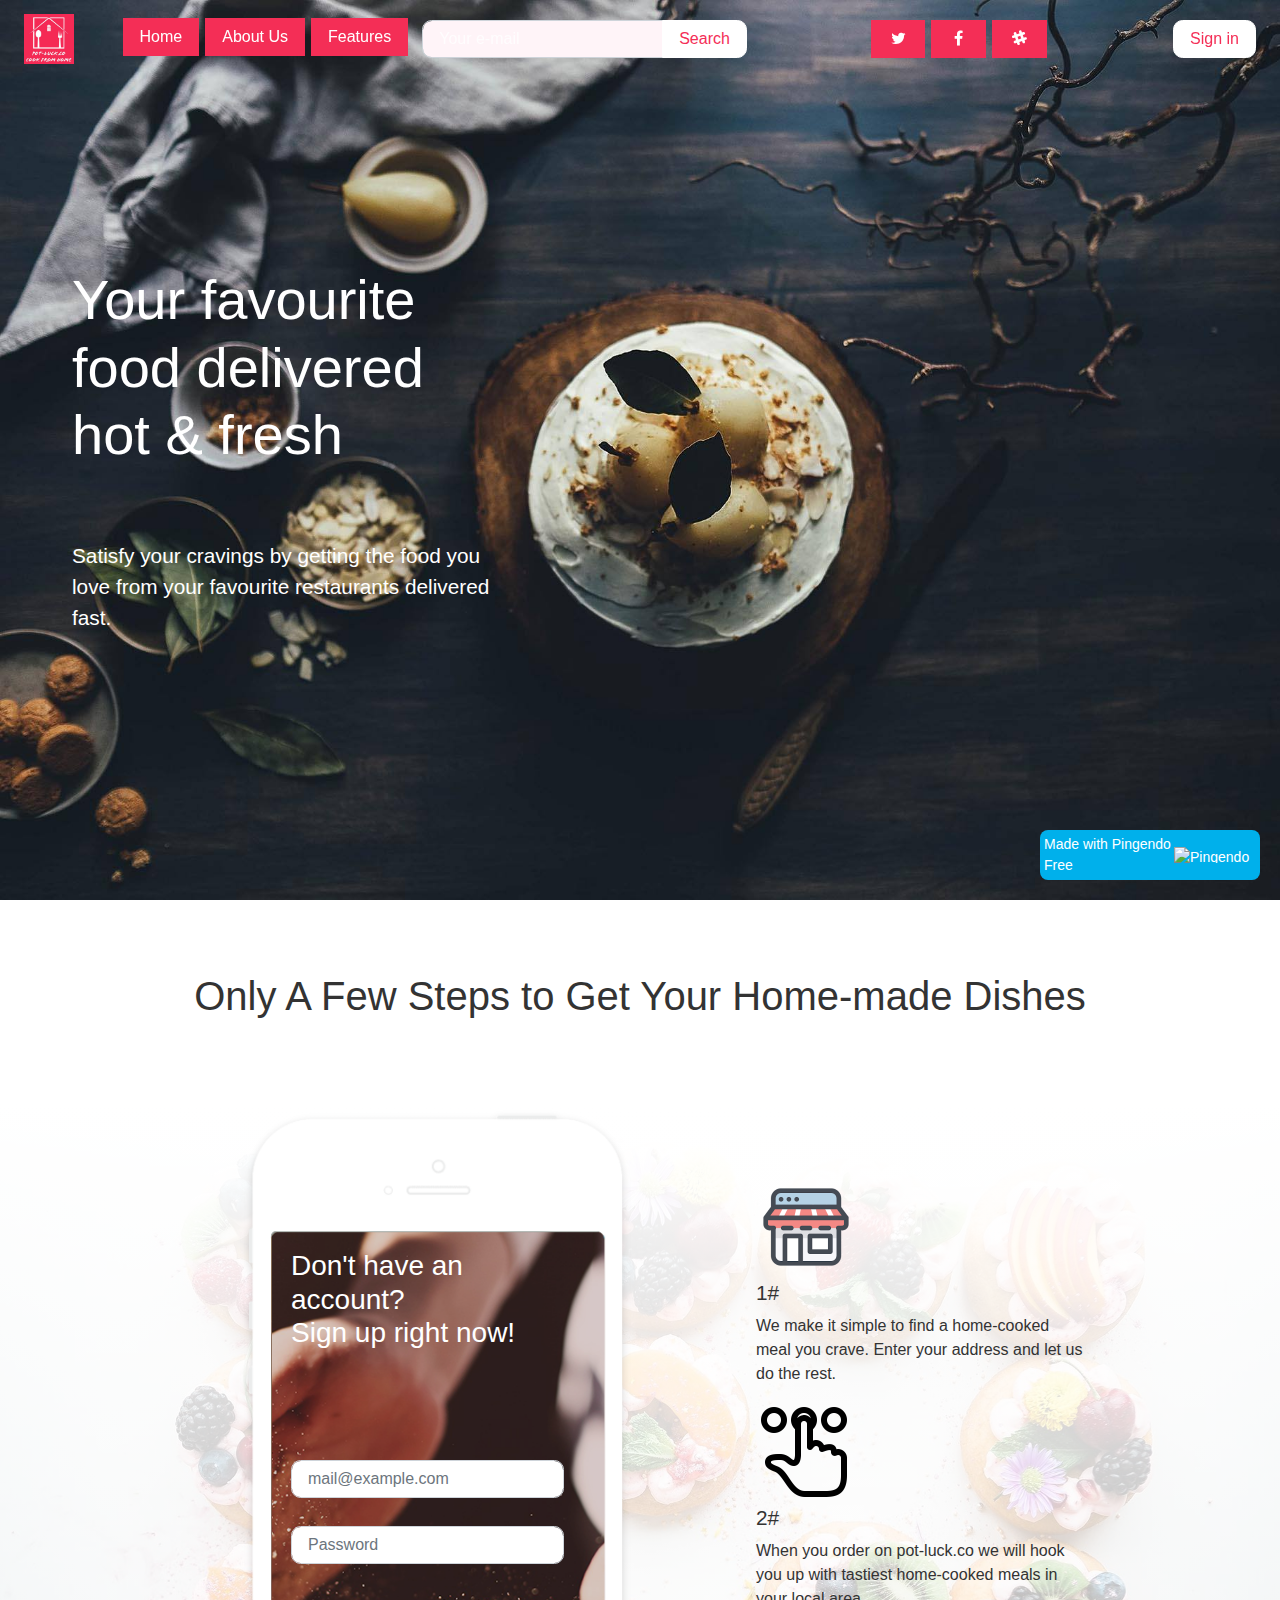
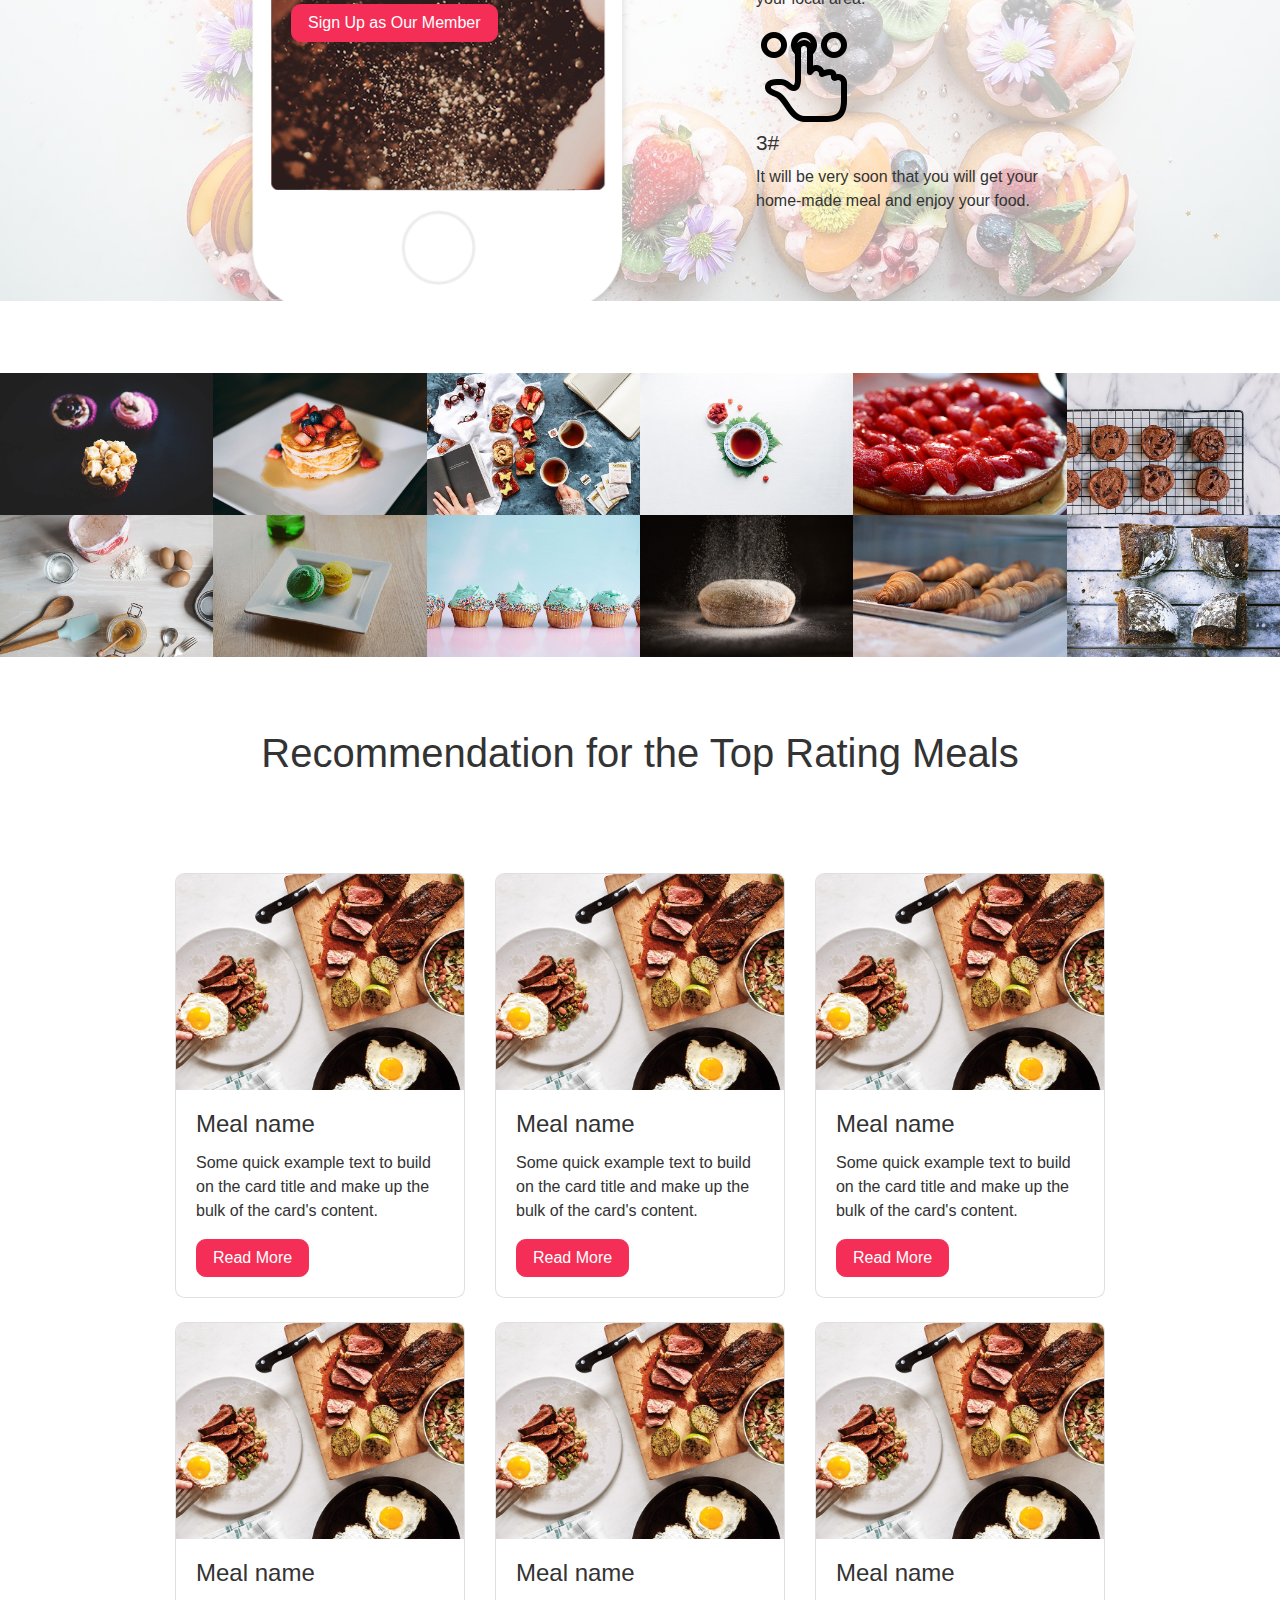
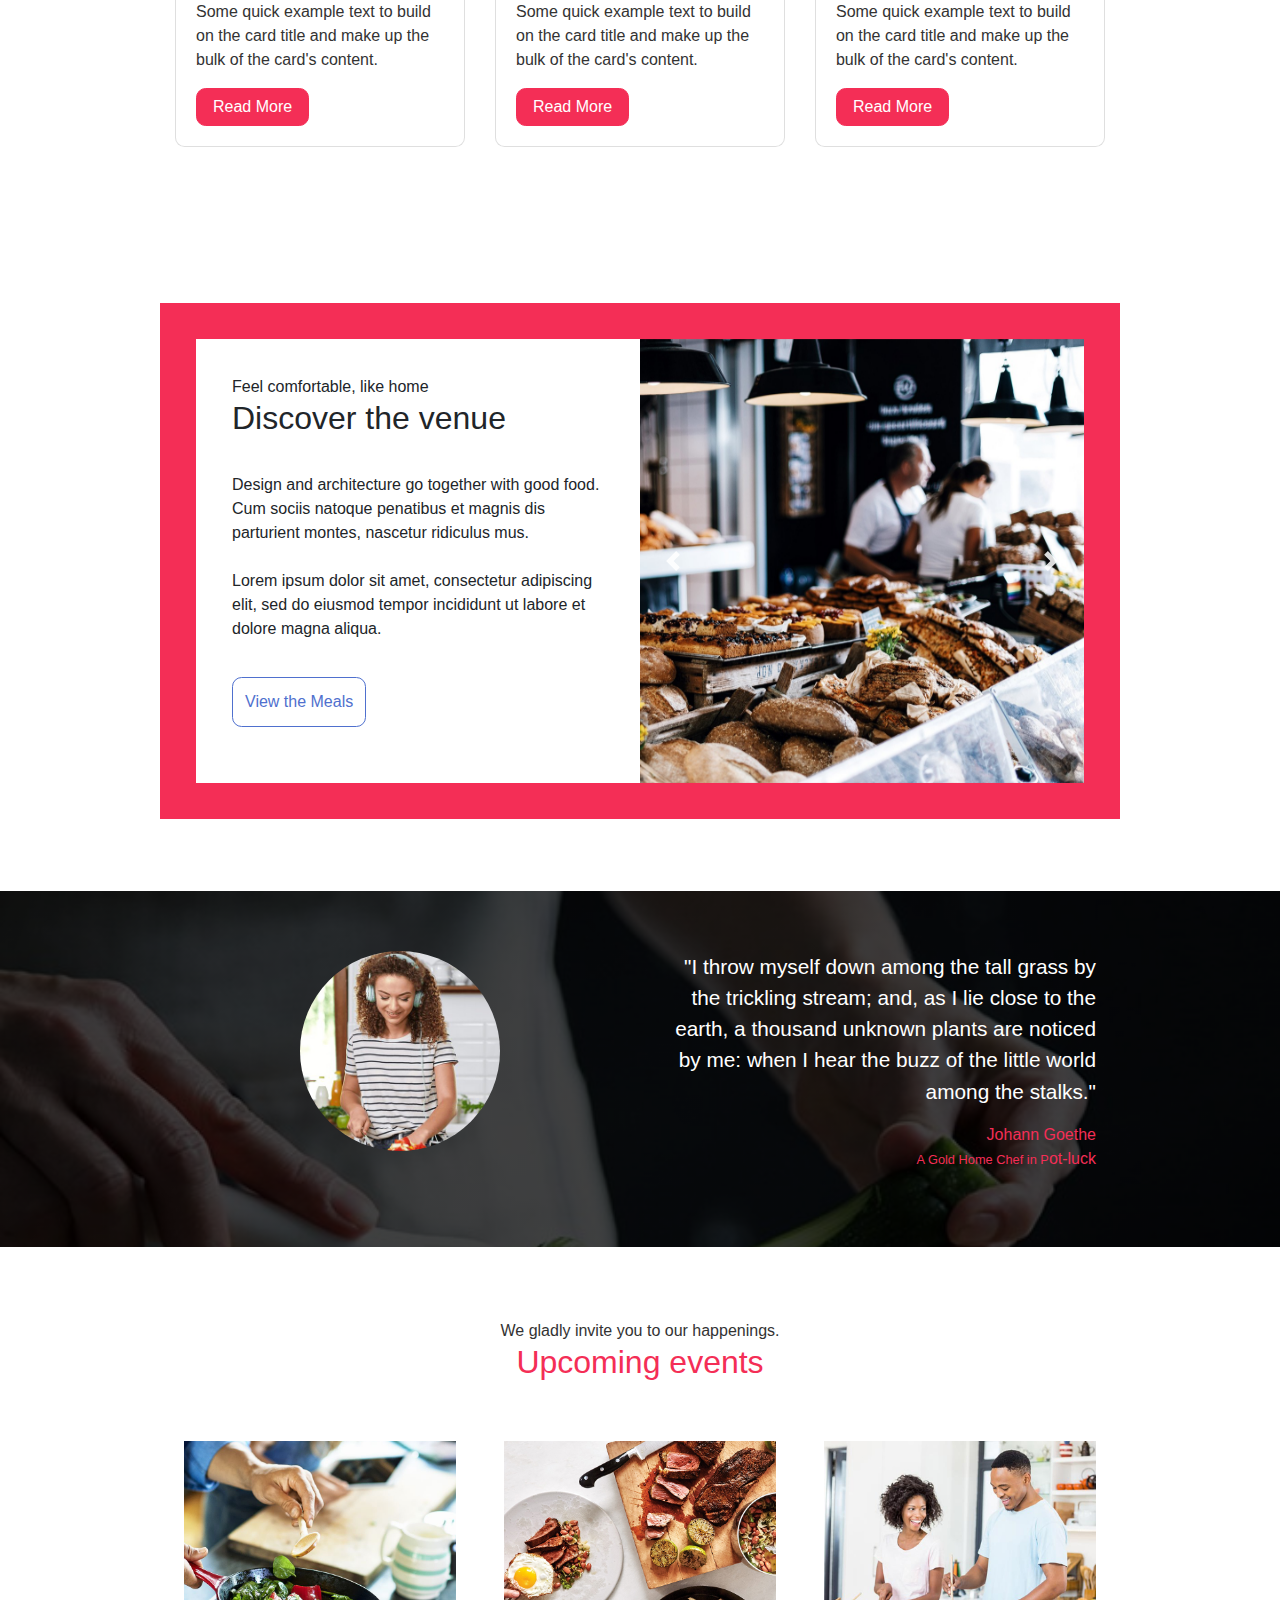
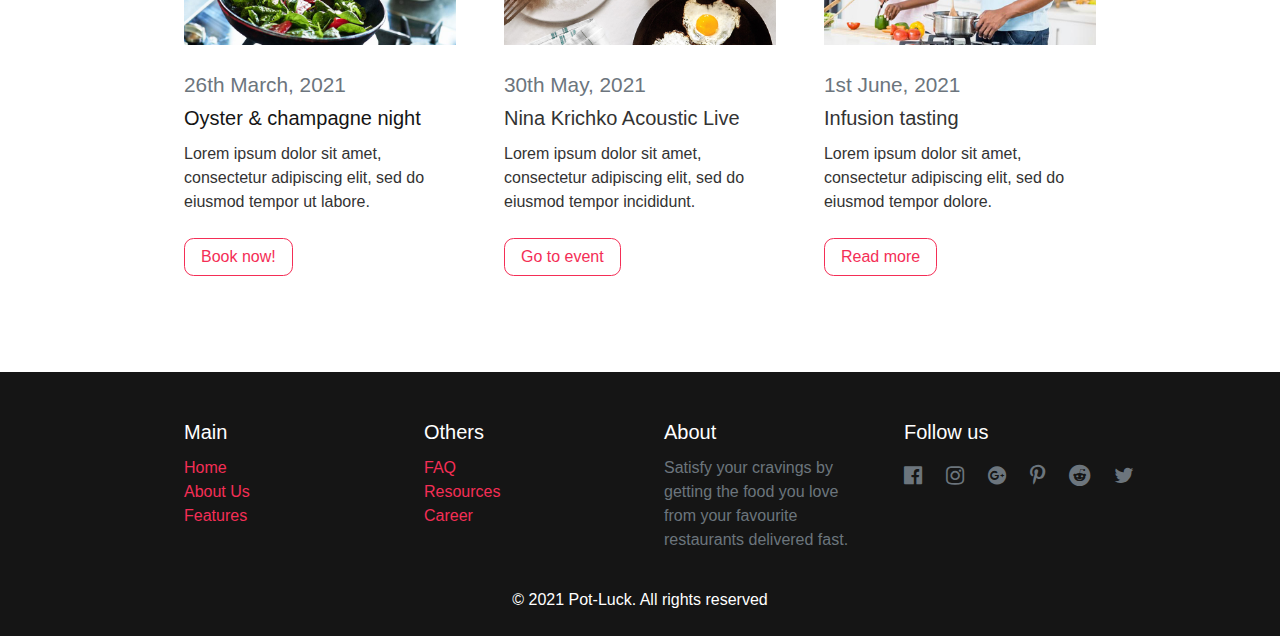
==== index.html @ f2444b2b "files added" ====
<!DOCTYPE html>
<html>

<head>
  <meta charset="utf-8">
  <meta name="viewport" content="width=device-width, initial-scale=1">
  <!-- PAGE settings -->
  <link rel="icon" href="https://templates.pingendo.com/assets/Pingendo_favicon.ico">
  <title>Restaurant Flat - Pingendo template</title>
  <meta name="description" content="Free Bootstrap 4 Pingendo Flat template for restaurant and food">
  <meta name="keywords" content="Pingendo restaurant food flat free template bootstrap 4">
  <!-- CSS dependencies -->
  <link rel="stylesheet" href="https://cdnjs.cloudflare.com/ajax/libs/font-awesome/4.7.0/css/font-awesome.min.css" type="text/css">
  <link rel="stylesheet" href="flat.css" type="text/css">
  <!-- Script: Make my navbar transparent when the document is scrolled to top -->
  <script src="js/navbar-ontop.js"></script>
  <!-- Script: Animated entrance -->
  <script src="js/animate-in.js"></script>
</head>

<body>
  <!-- Navbar -->
  <nav class="navbar navbar-expand-md bg-primary navbar-light fixed-top" style=""><img src="assets/images/logo.jpg" width="50" height="50" class="d-inline-block align-top" alt="">
    <div class="container"> <button class="navbar-toggler navbar-toggler-right border-0" type="button" data-toggle="collapse" data-target="#navbar13" style="">
        <span class="navbar-toggler-icon"></span>
      </button>
      <div class="collapse navbar-collapse" id="navbar13">
        <ul class="navbar-nav w-100">
          <li class="nav-item active"> <a class="btn btn-primary rounded-0 mr-1 mt-1" href="/index.html">Home <span class="sr-only">(current)</span></a> </li>
          <li class="nav-item"> <a class="btn btn-primary rounded-0 mr-1 mt-1" href="/about.html">About Us</a> </li>
          <li class="nav-item"> <a class="btn btn-primary rounded-0 mr-1 mt-1">Features</a> </li>
          <li class="nav-item"><a class="nav-link" href="#">
              <div class="input-group">
                <input type="text" class="form-control bg-info" placeholder="Your e-mail">
                <div class="input-group-append"><button class="btn btn-light text-primary" type="button">Search</button></div>
              </div>
            </a></li>
        </ul>
        <ul class="navbar-nav">
          <li class="nav-item"> <a class="btn btn-primary rounded-0 mr-1" href="#">
              <i class="fa fa-twitter fa-fw"></i>
            </a> </li>
          <li class="nav-item"> <a class="btn btn-primary rounded-0 mr-1" href="#">
              <i class="fa fa-facebook fa-fw"></i>
            </a> </li>
          <li class="nav-item"> <a class="btn btn-primary rounded-0 mr-1" href="#">
              <i class="fa fa-slack fa-fw"></i>
            </a> </li>
        </ul>
      </div>
    </div><a class="btn btn-default navbar-btn btn-light text-primary ml-5 shadow" style="">Sign in</a>
  </nav>
  <div class="align-items-center d-flex photo-overlay py-5 cover" style="	background-image: url(&quot;assets/restaurant/cover_dark.jpg&quot;);	background-position: top left;	background-size: cover;	background-repeat: repeat;">
    <div class="row justify-content-center">
      <div class="col-lg-12 align-self-center text-lg-left text-center" style="">
        <h1 class="display-4 text-light mt-0 mb-4 m-5">Your favourite food delivered hot &amp; fresh</h1>
        <p class="lead text-light m-5 mb-5">Satisfy your cravings by getting the food you love from your favourite restaurants delivered fast.</p>
      </div>
    </div>
    <div class="container m-3">
      <div class="row">
        <div class="col-md-12">
          <div class="embed-responsive embed-responsive-16by9">
            <iframe src="https://www.youtube.com/embed/sv3TXMSv6Lw?controls=0" allowfullscreen="" class="embed-responsive-item"></iframe>
          </div>
        </div>
      </div>
    </div>
  </div>
  <!-- Cover -->
  <!-- Intro -->
  <!-- Gallery -->
  <!-- Menu -->
  <!-- Carousel venue -->
  <!-- Events -->
  <!-- Book section -->
  <!-- Footer -->
  <!-- JavaScript dependencies -->
  <div class="">
    <div class="container">
      <div class="row">
        <div class="col-md-12">
          <h1 class="mt-5 text-center">Only A Few Steps to Get Your Home-made Dishes</h1>
        </div>
      </div>
    </div>
  </div>
  <div class="my-5" style="	background-image: linear-gradient(to bottom, rgba(255, 255, 255, 1), rgba(255, 255, 255, 0.6)), url(&quot;assets/styleguide/cover_2.jpg&quot;);	background-position: top left, top left;	background-size: 100%, 100%;	background-repeat: repeat, repeat;">
    <div class="container">
      <div class="row">
        <div class="col-md-12 text-center">
        </div>
      </div>
      <div class="row">
        <div class="col-lg-5 col-7 mx-auto order-2 order-lg-1" style="">
          <div class="row h-100" style="	background-image: url(assets/images/phone2.png);	background-position: top left;	background-size: 100%;	background-repeat: repeat;">
            <div class="col-md-12">
              <div class="row"></div>
              <div class="row h-25 my-5">
                <div class="col-md-9">
                  <h3 class="ml-4 mt-5 text-light"><b>Don't have an account?<br>Sign up right now!</b></h3>
                </div>
              </div>
              <form id="c_form-h" class="ml-4">
                <div class="form-group row py-2">
                  <div class="col-10">
                    <input type="email" class="form-control" id="inputmailh" placeholder="mail@example.com"> </div>
                </div>
                <div class="form-group row">
                  <div class="col-10">
                    <input type="password" class="form-control" id="inputpasswordh" placeholder="Password"> </div>
                </div>
                <button type="submit" class="btn btn-primary my-3">Sign Up as Our Member</button>
              </form>
            </div>
          </div>
        </div>
        <div class="col-lg-5 py-md-5 px-4 order-1 order-lg-2 d-flex flex-column justify-content-between" style="">
          <div class="row">
            <div class="col-9 col-md-12">
              <div class="row">
                <div class="col-md-12"><img class="img-fluid d-block" src="assets/images/online-store.png" width="100"></div>
              </div>
              <p class="lead mb-1"><b>1#</b></p>
              <p>We make it simple to find a home-cooked meal you crave. Enter your address and let us do the rest.</p>
            </div>
          </div>
          <div class="row">
            <div class="col-9 col-md-12">
              <div class="row">
                <div class="col-md-12"><img class="img-fluid d-block" src="assets/images/choose.png" width="100"></div>
              </div>
              <p class="lead mb-1"> <b>2#</b></p>
              <p>When you order on pot-luck.co we will hook you up with tastiest home-cooked meals in your local area.</p>
            </div>
          </div>
          <div class="row">
            <div class="col-9 col-md-12">
              <img class="img-fluid d-block" src="assets/images/choose.png" width="100">
              <p class="lead mb-1"> <b>3#</b></p>
              <p style="">It will be very soon that you will get your home-made meal and enjoy your food.</p>
            </div>
          </div>
        </div>
      </div>
    </div>
  </div>
  <div class="section">
    <div class="container-fluid">
      <div class="row">
        <div class="p-0 col-md-2 col-4">
          <img src="assets/restaurant/food_12_light.jpg" class="img-fluid"> </div>
        <div class="p-0 col-md-2 col-4">
          <img src="assets/restaurant/food_11_light.jpg" class="img-fluid"> </div>
        <div class="p-0 col-md-2 col-4">
          <img src="assets/restaurant/food_10_light.jpg" class="img-fluid"> </div>
        <div class="p-0 col-md-2 col-4">
          <img src="assets/restaurant/food_9_light.jpg" class="img-fluid"> </div>
        <div class="p-0 col-md-2 col-4">
          <img src="assets/restaurant/food_8_light.jpg" class="img-fluid"> </div>
        <div class="p-0 col-md-2 col-4">
          <img src="assets/restaurant/food_7_light.jpg" class="img-fluid"> </div>
        <div class="p-0 col-md-2 col-4">
          <img src="assets/restaurant/food_5_light.jpg" class="img-fluid"> </div>
        <div class="p-0 col-md-2 col-4">
          <img src="assets/restaurant/food_6_light.jpg" class="img-fluid"> </div>
        <div class="p-0 col-md-2 col-4">
          <img src="assets/restaurant/food_4_light.jpg" class="img-fluid"> </div>
        <div class="p-0 col-md-2 col-4">
          <img src="assets/restaurant/food_3_light.jpg" class="img-fluid"> </div>
        <div class="p-0 col-md-2 col-4">
          <img src="assets/restaurant/food_2_light.jpg" class="img-fluid"> </div>
        <div class="p-0 col-md-2 col-4">
          <img class="img-fluid" src="assets/restaurant/food_1_light.jpg"> </div>
      </div>
    </div>
  </div>
  <div class="">
    <div class="container">
      <div class="row">
        <div class="col-md-12">
          <h1 class="mt-5 text-center">Recommendation for the Top Rating Meals</h1>
        </div>
      </div>
    </div>
  </div>
  <div class="py-5">
    <div class="container">
      <div class="row">
        <div class="col-md-4">
          <div class="card my-2"> <img class="card-img-top" src="assets/images/cookingActs2.jpg" alt="Card image cap">
            <div class="card-body">
              <h4 class="card-title">Meal name</h4>
              <p class="card-text">Some quick example text to build on the card title and make up the bulk of the card's content.</p> <a href="#" class="btn btn-primary">Read More</a>
            </div>
          </div>
        </div>
        <div class="col-md-4">
          <div class="card my-2"> <img class="card-img-top" src="assets/images/cookingActs2.jpg" alt="Card image cap">
            <div class="card-body">
              <h4 class="card-title">Meal name</h4>
              <p class="card-text">Some quick example text to build on the card title and make up the bulk of the card's content.</p> <a href="#" class="btn btn-primary">Read More</a>
            </div>
          </div>
        </div>
        <div class="col-md-4">
          <div class="card my-2"> <img class="card-img-top" src="assets/images/cookingActs2.jpg" alt="Card image cap">
            <div class="card-body">
              <h4 class="card-title">Meal name</h4>
              <p class="card-text">Some quick example text to build on the card title and make up the bulk of the card's content.</p> <a href="#" class="btn btn-primary">Read More</a>
            </div>
          </div>
        </div>
        <div class="col-md-4">
          <div class="card my-2"> <img class="card-img-top" src="assets/images/cookingActs2.jpg" alt="Card image cap">
            <div class="card-body">
              <h4 class="card-title">Meal name</h4>
              <p class="card-text">Some quick example text to build on the card title and make up the bulk of the card's content.</p> <a href="#" class="btn btn-primary">Read More</a>
            </div>
          </div>
        </div>
        <div class="col-md-4">
          <div class="card my-2"> <img class="card-img-top" src="assets/images/cookingActs2.jpg" alt="Card image cap">
            <div class="card-body">
              <h4 class="card-title">Meal name</h4>
              <p class="card-text">Some quick example text to build on the card title and make up the bulk of the card's content.</p> <a href="#" class="btn btn-primary">Read More</a>
            </div>
          </div>
        </div>
        <div class="col-md-4">
          <div class="card my-2"> <img class="card-img-top" src="assets/images/cookingActs2.jpg" alt="Card image cap">
            <div class="card-body">
              <h4 class="card-title">Meal name</h4>
              <p class="card-text">Some quick example text to build on the card title and make up the bulk of the card's content.</p> <a href="#" class="btn btn-primary">Read More</a>
            </div>
          </div>
        </div>
      </div>
    </div>
  </div>
  <div class="py-5 bg-light" id="venue">
    <div class="container">
      <div class="row bg-primary p-4">
        <div class="p-4 col-md-6 bg-light">
          <p class="m-0">Feel comfortable, like home</p>
          <h2>Discover the venue</h2>
          <p class="my-4">Design and architecture go together with good food. Cum sociis natoque penatibus et magnis dis parturient montes, nascetur ridiculus mus. <br>
            <br>Lorem ipsum dolor sit amet, consectetur adipiscing elit, sed do eiusmod tempor incididunt ut labore et dolore magna aliqua. <br> </p>
          <a href="#" class="btn p-2 btn-outline-secondary">View the Meals</a>
        </div>
        <div class="p-0 col-md-6">
          <div class="carousel slide" data-ride="carousel" id="carousel1">
            <div class="carousel-inner" role="listbox">
              <div class="carousel-item active">
                <img class="d-block img-fluid w-100" src="assets/restaurant/venue_1_light.jpg" atl="first slide"> </div>
              <div class="carousel-item">
                <img class="d-block img-fluid w-100" src="assets/restaurant/venue_3_light.jpg" data-holder-rendered="true"> </div>
              <div class="carousel-item">
                <img class="d-block img-fluid w-100" src="assets/restaurant/venue_2_light.jpg" data-holder-rendered="true"> </div>
              <div class="carousel-item">
                <img class="d-block img-fluid w-100" src="assets/restaurant/venue_4_light.jpg" data-holder-rendered="true"> </div>
            </div>
            <a class="carousel-control-prev" href="#carousel1" role="button" data-slide="prev">
              <span class="carousel-control-prev-icon" aria-hidden="true"></span>
              <span class="sr-only">Previous</span>
            </a>
            <a class="carousel-control-next" href="#carousel1" role="button" data-slide="next">
              <span class="carousel-control-next-icon" aria-hidden="true"></span>
              <span class="sr-only">Next</span>
            </a>
          </div>
        </div>
      </div>
    </div>
  </div>
  <div class="text-white py-4" style="	background-image: linear-gradient(to bottom, rgba(0, 0, 0, .75), rgba(0, 0, 0, .75)), url(assets/restaurant/food_3_dark.jpg);	background-position: top left, top left;	background-size: 100%, 100%;	background-repeat: repeat, repeat;">
    <div class="container">
      <div class="row" style="">
        <div class="col-md-6"><img class="img-fluid d-block rounded-circle my-3 mx-auto" src="assets/images/people.jpeg" height="200" width="200"></div>
        <div class="p-3 col-md-6 col-lg-6 ml-auto text-right text-white">
          <p class="lead">"I throw myself down among the tall grass by the trickling stream; and, as I lie close to the earth, a thousand unknown plants are noticed by me: when I hear the buzz of the little world among the stalks."</p>
          <p class="text-primary"><b>Johann Goethe</b><br><span style="font-size: 12.8px;">A Gold Home Chef in P</span>ot-luck</p>
        </div>
      </div>
    </div>
  </div>
  <div class="py-5">
    <div class="container">
      <div class="row">
        <div class="col-md-12">
          <p class="m-0 text-center">We gladly invite you to our happenings.</p>
          <h2 class="mb-4 text-primary text-center">Upcoming events</h2>
          <div class="row">
            <div class="col-md-4 p-3">
              <img class="img-fluid d-block w-100 mb-3" src="assets/images/cookingActs1.jpg" style="">
              <p class="lead text-muted mb-1">26th March, 2021</p>
              <h5 class="text-dark">
                <b>Oyster &amp; champagne night</b>
              </h5>
              <p class="mb-3">Lorem ipsum dolor sit amet, consectetur adipiscing elit, sed do eiusmod tempor ut labore.</p>
              <a href="#" class="btn btn-outline-primary">
                <b class="">Book now!</b>
              </a>
            </div>
            <div class="col-md-4 p-3">
              <img class="img-fluid d-block w-100 mb-3" src="assets/images/cookingActs2.jpg">
              <p class="lead text-muted mb-1">30th May, 2021</p>
              <h5 class="">
                <b>Nina Krichko Acoustic Live</b>
              </h5>
              <p class="mb-3">Lorem ipsum dolor sit amet, consectetur adipiscing elit, sed do eiusmod tempor incididunt.</p>
              <a href="#" class="btn btn-outline-primary">
                <b class="">Go to event</b>
              </a>
            </div>
            <div class="col-md-4 p-3">
              <img class="img-fluid d-block w-100 mb-3" src="assets/images/cookingActs3.jpg">
              <p class="lead text-muted mb-1">1st June, 2021</p>
              <h5 class="">
                <b>Infusion tasting &nbsp;</b>
              </h5>
              <p class="mb-3">Lorem ipsum dolor sit amet, consectetur adipiscing elit, sed do eiusmod tempor dolore.</p>
              <a href="#" class="btn btn-outline-primary">
                <b class="">Read more</b>
              </a>
            </div>
          </div>
        </div>
      </div>
    </div>
  </div>
  <div class="py-3 bg-dark">
    <div class="container">
      <div class="row">
        <div class="col-lg-3 col-6 p-3">
          <h5> <b>Main</b> </h5>
          <ul class="list-unstyled">
            <li> <a href="#">Home</a> </li>
            <li> <a href="#">About Us</a> </li>
            <li> <a href="#">Features</a> </li>
          </ul>
        </div>
        <div class="col-lg-3 col-6 p-3">
          <h5> <b>Others</b> </h5>
          <ul class="list-unstyled">
            <li> <a href="#">FAQ</a> </li>
            <li> <a href="#">Resources</a> </li>
            <li> <a href="#">Career</a> </li>
          </ul>
        </div>
        <div class="col-lg-3 col-md-6 p-3">
          <h5> <b>About</b> </h5>
          <p class="mb-0 text-muted"> Satisfy your cravings by getting the food you love from your favourite restaurants delivered fast.</p>
        </div>
        <div class="col-lg-3 col-md-6 p-3">
          <h5> <b>Follow us</b> </h5>
          <div class="row">
            <div class="col-md-12 d-flex align-items-center justify-content-between my-2"> <a href="#">
                <i class="d-block fa fa-facebook-official text-muted fa-lg mr-2"></i>
              </a> <a href="#">
                <i class="d-block fa fa-instagram text-muted fa-lg mx-2"></i>
              </a> <a href="#">
                <i class="d-block fa fa-google-plus-official text-muted fa-lg mx-2"></i>
              </a> <a href="#">
                <i class="d-block fa fa-pinterest-p text-muted fa-lg mx-2"></i>
              </a> <a href="#">
                <i class="d-block fa fa-reddit text-muted fa-lg mx-2"></i>
              </a> <a href="#">
                <i class="d-block fa fa-twitter text-muted fa-lg ml-2"></i>
              </a> </div>
          </div>
        </div>
      </div>
      <div class="row">
        <div class="col-md-12 text-center">
          <p class="mb-0 mt-2" contenteditable="true">© 2021 Pot-Luck. All rights reserved</p>
        </div>
      </div>
    </div>
  </div>
  <script src="https://code.jquery.com/jquery-3.3.1.min.js"></script>
  <script src="https://cdnjs.cloudflare.com/ajax/libs/popper.js/1.14.3/umd/popper.min.js" integrity="sha384-ZMP7rVo3mIykV+2+9J3UJ46jBk0WLaUAdn689aCwoqbBJiSnjAK/l8WvCWPIPm49" crossorigin="anonymous"></script>
  <script src="https://stackpath.bootstrapcdn.com/bootstrap/4.1.3/js/bootstrap.min.js" crossorigin="anonymous" integrity="sha384-ChfqqxuZUCnJSK3+MXmPNIyE6ZbWh2IMqE241rYiqJxyMiZ6OW/JmZQ5stwEULTy"></script>
  <!-- Script: Smooth scrolling between anchors in the same page -->
  <script src="js/smooth-scroll.js"></script>
  <pingendo onclick="window.open('https://pingendo.com/', '_blank')" style="cursor:pointer;position: fixed;bottom: 20px;right:20px;padding:4px;background-color: #00b0eb;border-radius: 8px; width:220px;display:flex;flex-direction:row;align-items:center;justify-content:center;font-size:14px;color:white">Made with Pingendo Free&nbsp;&nbsp;<img src="https://pingendo.com/site-assets/Pingendo_logo_big.png" class="d-block" alt="Pingendo logo" height="16"></pingendo>
</body>

</html>
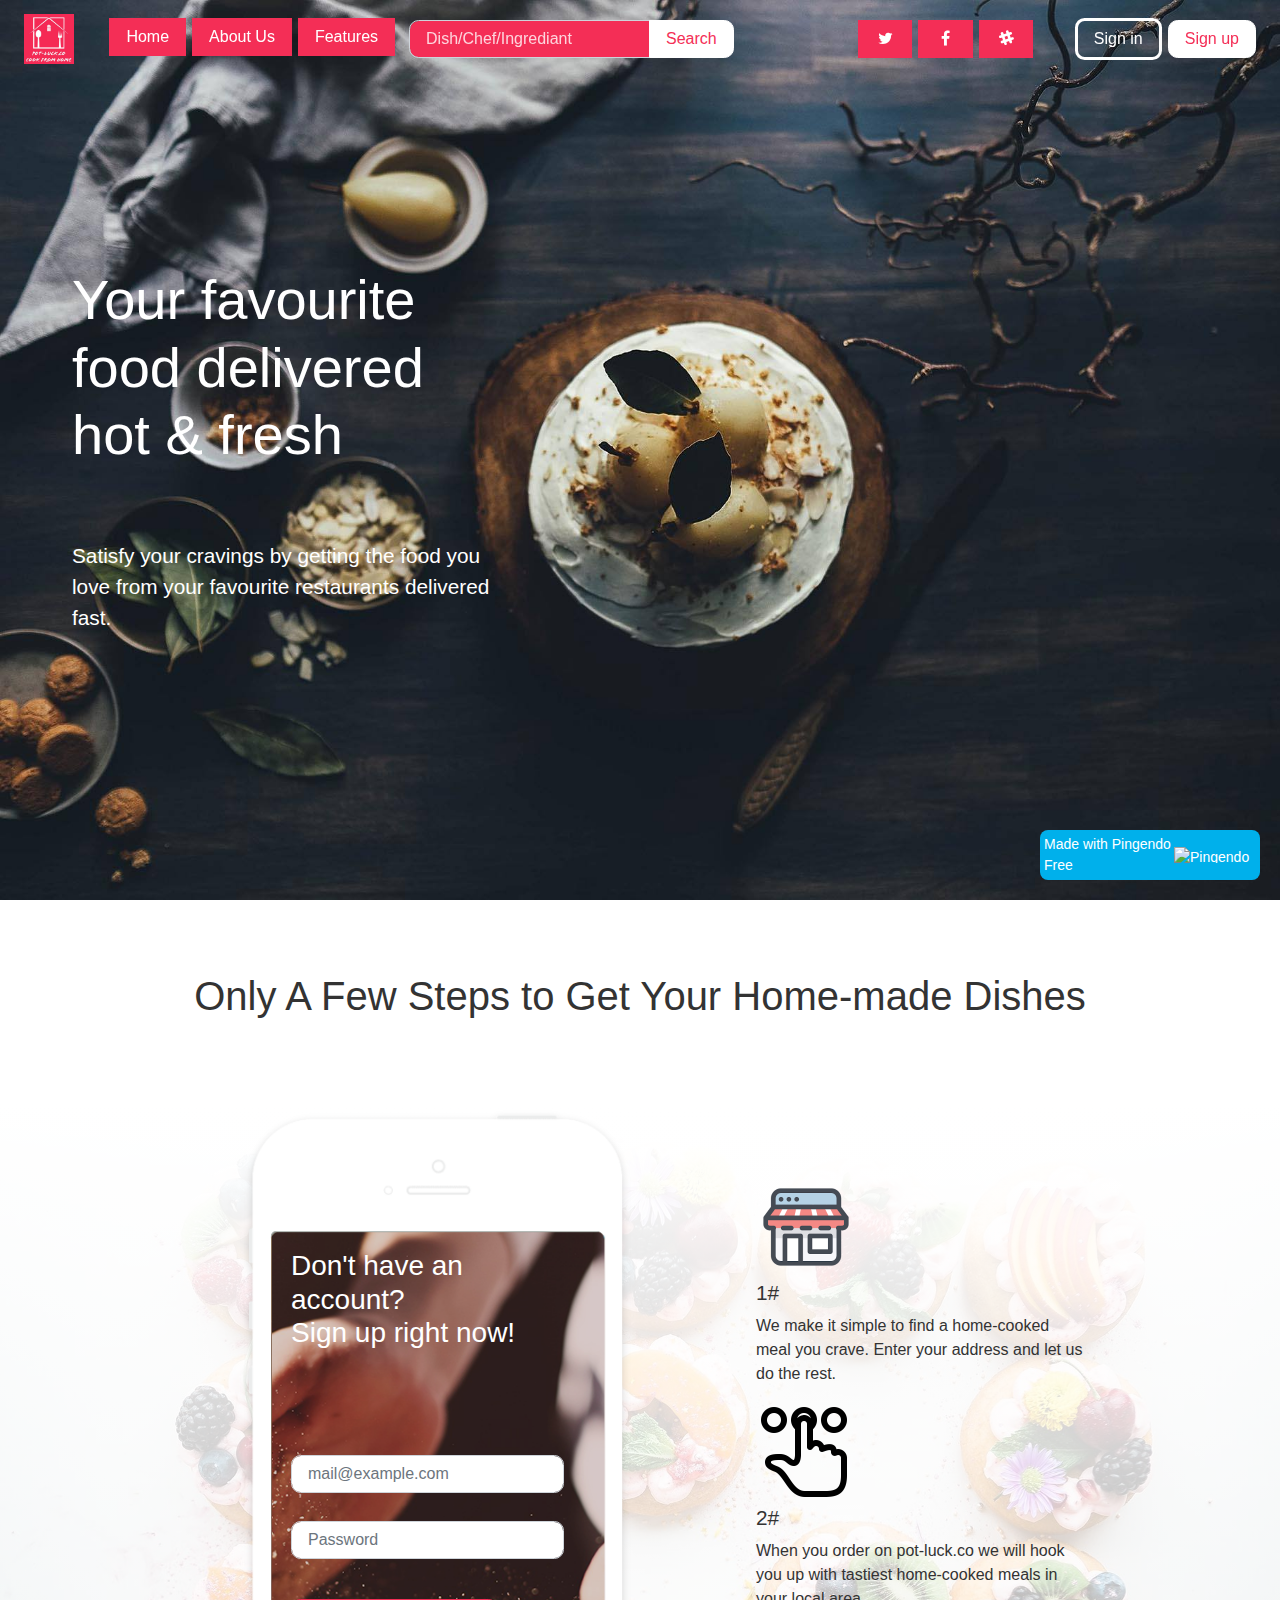
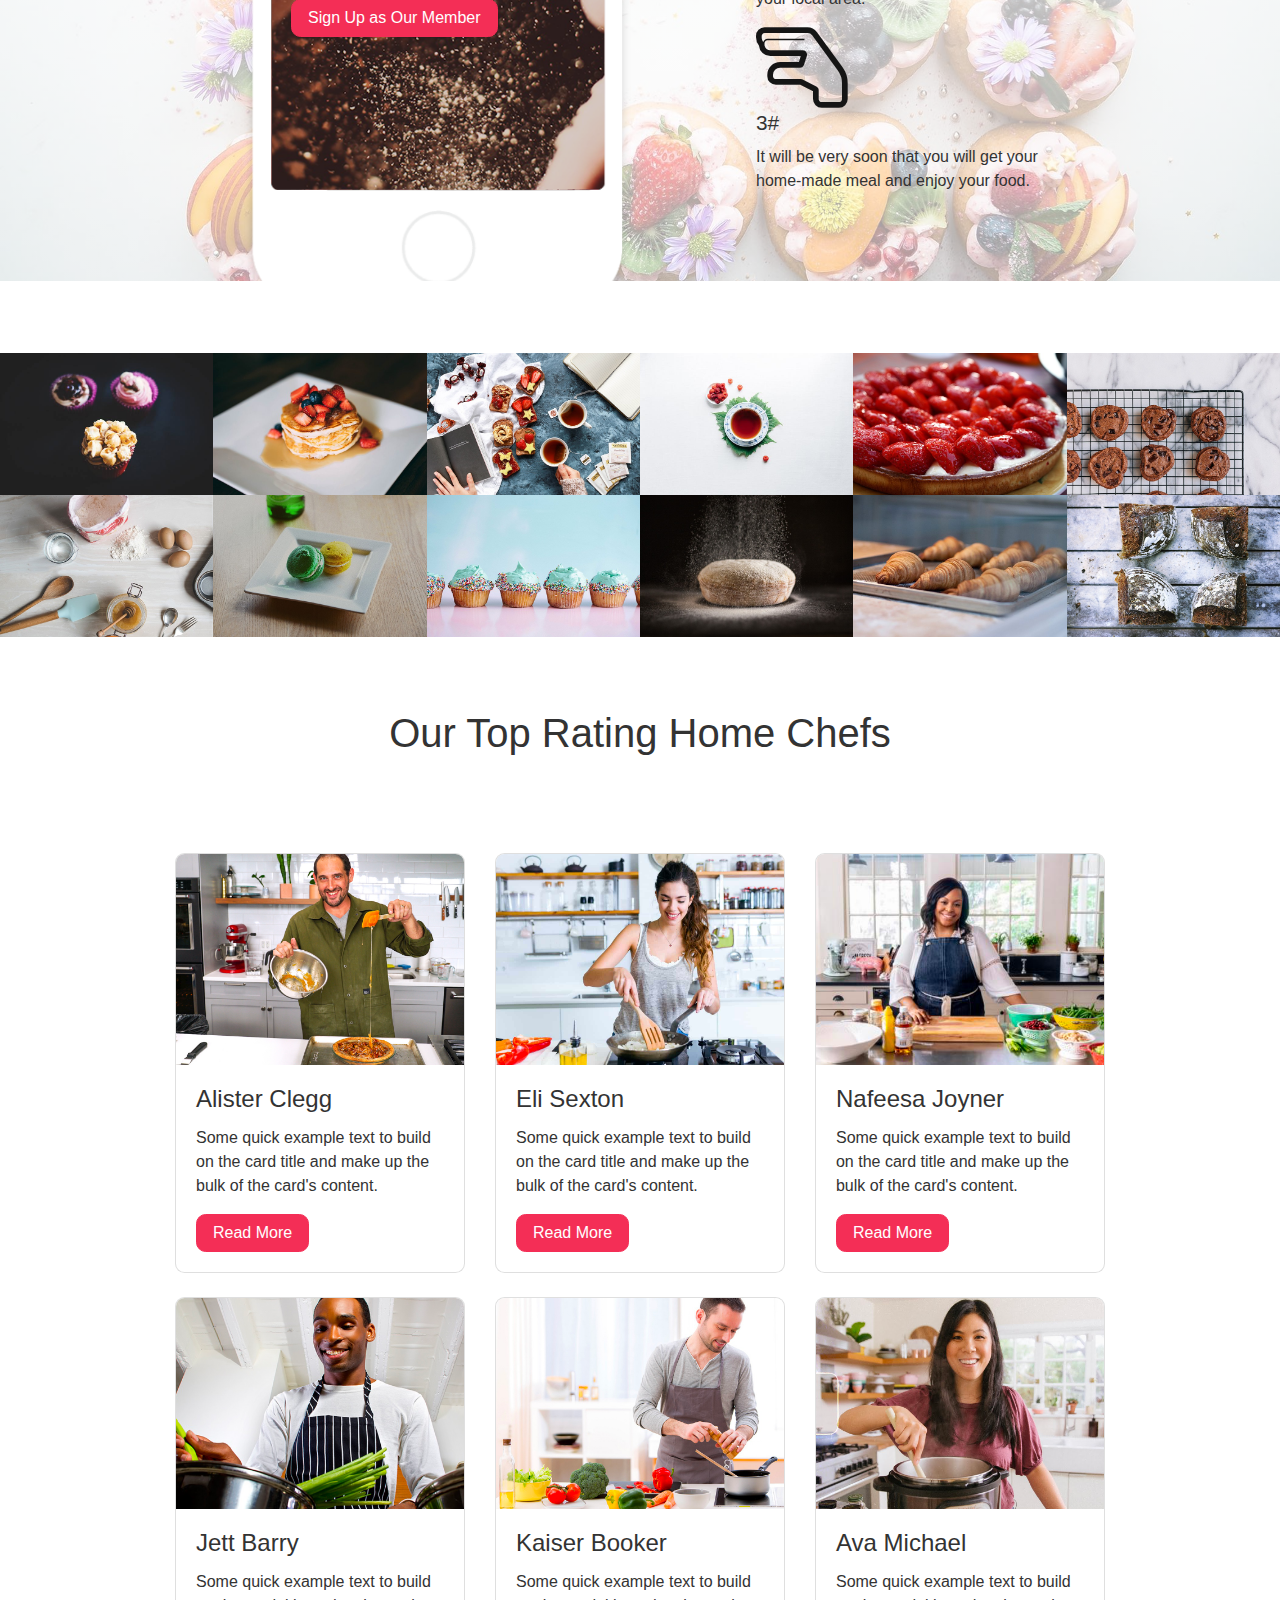
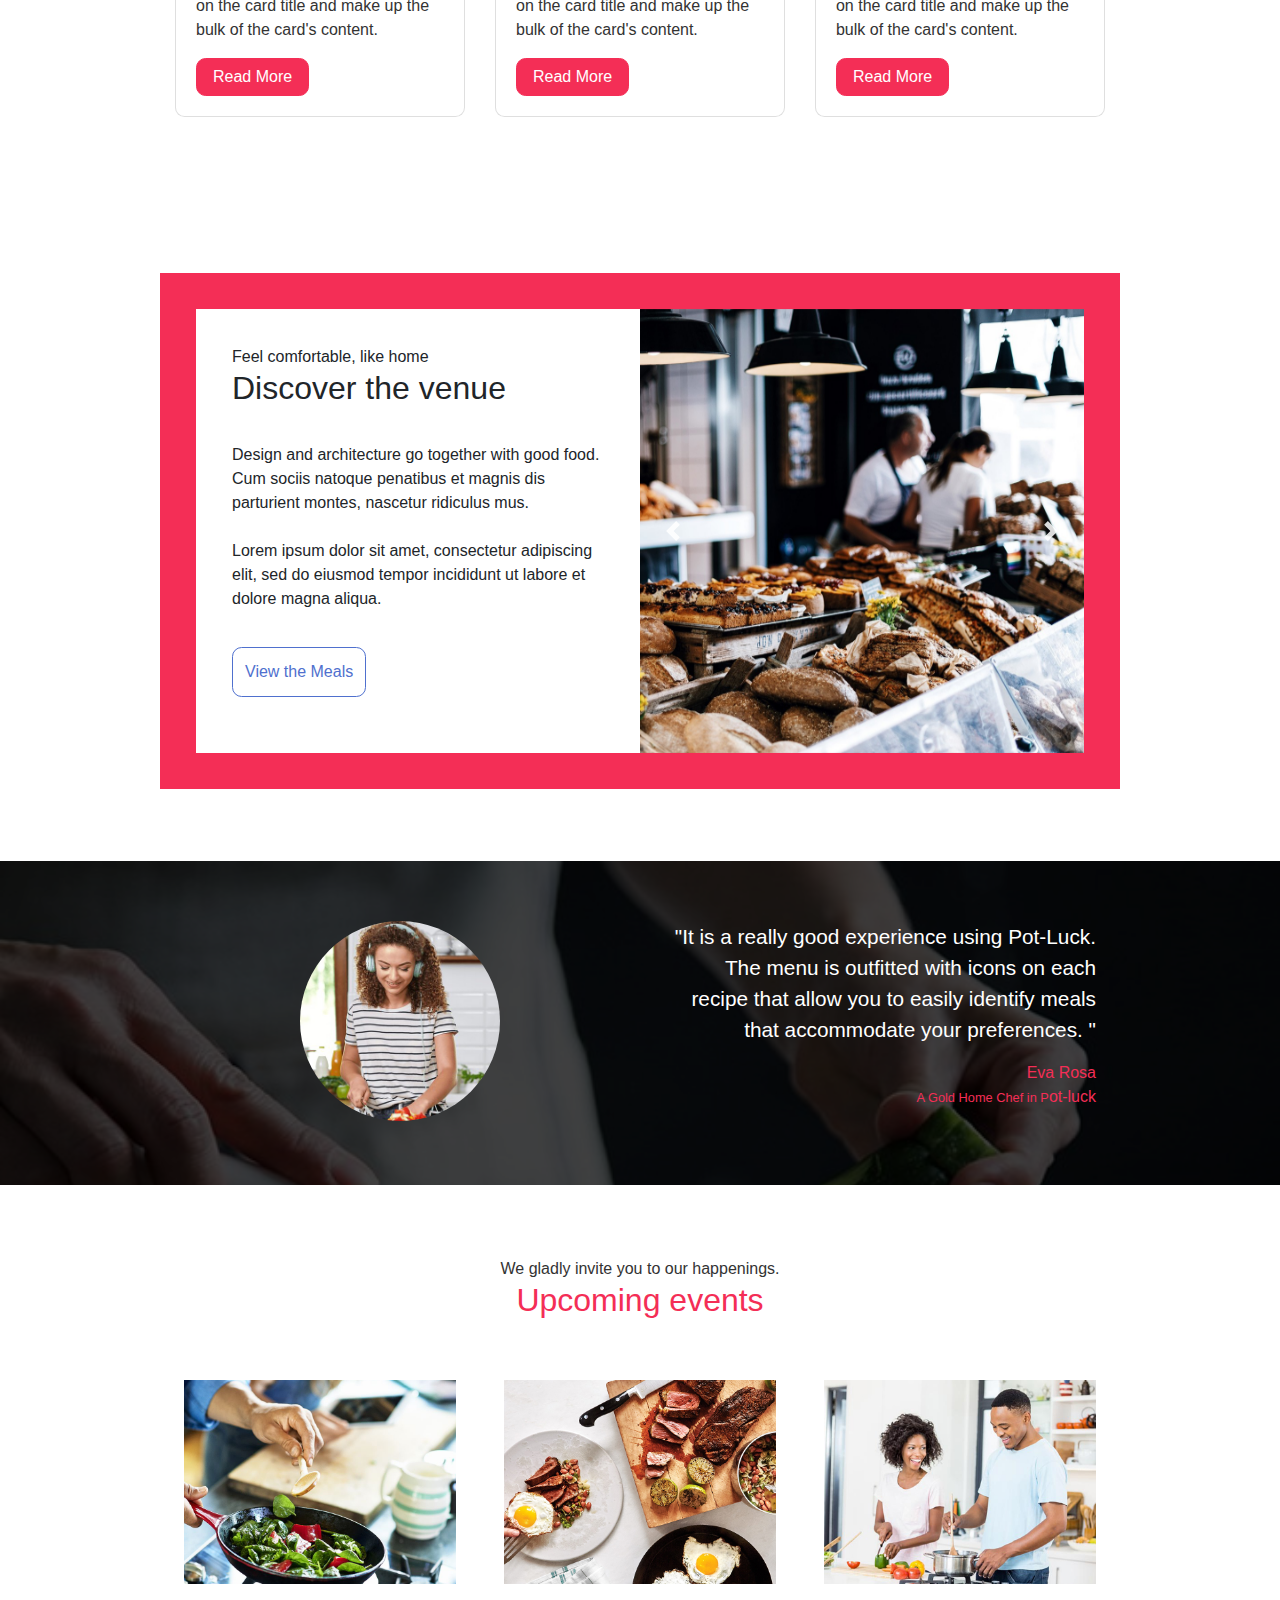
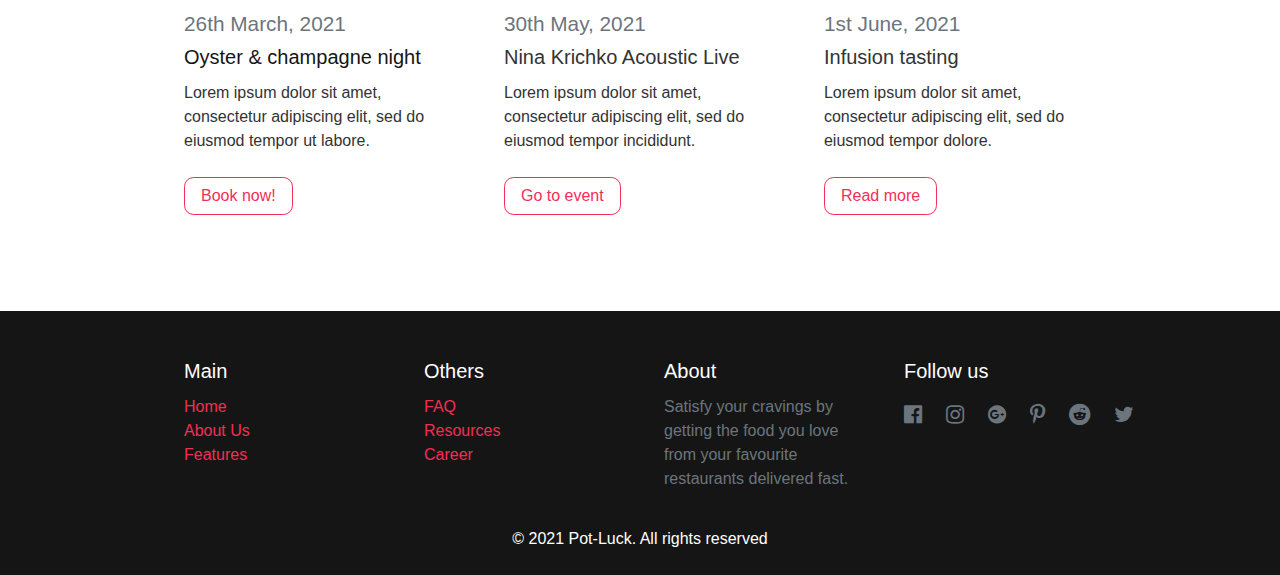
==== commit 913abbc9: "finalized" ====
--- a/index.html
+++ b/index.html
@@ -26,13 +26,13 @@
       </button>
       <div class="collapse navbar-collapse" id="navbar13">
         <ul class="navbar-nav w-100">
-          <li class="nav-item active"> <a class="btn btn-primary rounded-0 mr-1 mt-1" href="/index.html">Home <span class="sr-only">(current)</span></a> </li>
-          <li class="nav-item"> <a class="btn btn-primary rounded-0 mr-1 mt-1" href="/about.html">About Us</a> </li>
+          <li class="nav-item active"> <a class="btn btn-primary rounded-0 mr-1 mt-1" href="index.html">Home <span class="sr-only">(current)</span></a> </li>
+          <li class="nav-item"> <a class="btn btn-primary rounded-0 mr-1 mt-1" href="about.html">About Us</a> </li>
           <li class="nav-item"> <a class="btn btn-primary rounded-0 mr-1 mt-1">Features</a> </li>
           <li class="nav-item"><a class="nav-link" href="#">
               <div class="input-group">
-                <input type="text" class="form-control bg-info" placeholder="Your e-mail">
-                <div class="input-group-append"><button class="btn btn-light text-primary" type="button">Search</button></div>
+                <input type="text" class="form-control bg-primary text-light" placeholder="Dish/Chef/Ingrediant">
+                <div class="input-group-append"><button class="btn text-primary btn-light" type="button">Search</button></div>
               </div>
             </a></li>
         </ul>
@@ -48,7 +48,9 @@
             </a> </li>
         </ul>
       </div>
-    </div><a class="btn btn-default navbar-btn btn-light text-primary ml-5 shadow" style="">Sign in</a>
+    </div>
+    <a class="btn btn-default navbar-btn border-light">Sign in</a>
+    <a class="btn btn-default navbar-btn btn-light text-primary shadow ml-1" style="">Sign up</a>
   </nav>
   <div class="align-items-center d-flex photo-overlay py-5 cover" style="	background-image: url(&quot;assets/restaurant/cover_dark.jpg&quot;);	background-position: top left;	background-size: cover;	background-repeat: repeat;">
     <div class="row justify-content-center">
@@ -85,7 +87,7 @@
       </div>
     </div>
   </div>
-  <div class="my-5" style="	background-image: linear-gradient(to bottom, rgba(255, 255, 255, 1), rgba(255, 255, 255, 0.6)), url(&quot;assets/styleguide/cover_2.jpg&quot;);	background-position: top left, top left;	background-size: 100%, 100%;	background-repeat: repeat, repeat;">
+  <div class="my-5" style="	background-image: linear-gradient(to bottom, rgba(255, 255, 255, 1), rgba(255, 255, 255, 0.6)), url(assets/images/cover_2.jpg);	background-position: top left, top left;	background-size: 100%, 100%;	background-repeat: repeat, repeat;">
     <div class="container">
       <div class="row">
         <div class="col-md-12 text-center">
@@ -136,7 +138,7 @@
           </div>
           <div class="row">
             <div class="col-9 col-md-12">
-              <img class="img-fluid d-block" src="assets/images/choose.png" width="100">
+              <i class="fa mr-3 d-inline fa-5x fa-hand-lizard-o text-dark"></i>
               <p class="lead mb-1"> <b>3#</b></p>
               <p style="">It will be very soon that you will get your home-made meal and enjoy your food.</p>
             </div>
@@ -179,7 +181,7 @@
     <div class="container">
       <div class="row">
         <div class="col-md-12">
-          <h1 class="mt-5 text-center">Recommendation for the Top Rating Meals</h1>
+          <h1 class="mt-5 text-center" contenteditable="true">Our Top Rating Home Chefs</h1>
         </div>
       </div>
     </div>
@@ -188,49 +190,49 @@
     <div class="container">
       <div class="row">
         <div class="col-md-4">
-          <div class="card my-2"> <img class="card-img-top" src="assets/images/cookingActs2.jpg" alt="Card image cap">
-            <div class="card-body">
-              <h4 class="card-title">Meal name</h4>
-              <p class="card-text">Some quick example text to build on the card title and make up the bulk of the card's content.</p> <a href="#" class="btn btn-primary">Read More</a>
-            </div>
-          </div>
-        </div>
-        <div class="col-md-4">
-          <div class="card my-2"> <img class="card-img-top" src="assets/images/cookingActs2.jpg" alt="Card image cap">
-            <div class="card-body">
-              <h4 class="card-title">Meal name</h4>
-              <p class="card-text">Some quick example text to build on the card title and make up the bulk of the card's content.</p> <a href="#" class="btn btn-primary">Read More</a>
-            </div>
-          </div>
-        </div>
-        <div class="col-md-4">
-          <div class="card my-2"> <img class="card-img-top" src="assets/images/cookingActs2.jpg" alt="Card image cap">
-            <div class="card-body">
-              <h4 class="card-title">Meal name</h4>
-              <p class="card-text">Some quick example text to build on the card title and make up the bulk of the card's content.</p> <a href="#" class="btn btn-primary">Read More</a>
-            </div>
-          </div>
-        </div>
-        <div class="col-md-4">
-          <div class="card my-2"> <img class="card-img-top" src="assets/images/cookingActs2.jpg" alt="Card image cap">
-            <div class="card-body">
-              <h4 class="card-title">Meal name</h4>
-              <p class="card-text">Some quick example text to build on the card title and make up the bulk of the card's content.</p> <a href="#" class="btn btn-primary">Read More</a>
-            </div>
-          </div>
-        </div>
-        <div class="col-md-4">
-          <div class="card my-2"> <img class="card-img-top" src="assets/images/cookingActs2.jpg" alt="Card image cap">
-            <div class="card-body">
-              <h4 class="card-title">Meal name</h4>
-              <p class="card-text">Some quick example text to build on the card title and make up the bulk of the card's content.</p> <a href="#" class="btn btn-primary">Read More</a>
-            </div>
-          </div>
-        </div>
-        <div class="col-md-4">
-          <div class="card my-2"> <img class="card-img-top" src="assets/images/cookingActs2.jpg" alt="Card image cap">
-            <div class="card-body">
-              <h4 class="card-title">Meal name</h4>
+          <div class="card my-2"> <img class="card-img-top" src="assets/images/cook1.png" alt="Card image cap">
+            <div class="card-body">
+              <h4 class="card-title">Alister Clegg</h4>
+              <p class="card-text">Some quick example text to build on the card title and make up the bulk of the card's content.</p> <a href="chefDetails.html" class="btn btn-primary">Read More</a>
+            </div>
+          </div>
+        </div>
+        <div class="col-md-4">
+          <div class="card my-2"> <img class="card-img-top" src="assets/images/cook2.png" alt="Card image cap">
+            <div class="card-body">
+              <h4 class="card-title">Eli Sexton</h4>
+              <p class="card-text">Some quick example text to build on the card title and make up the bulk of the card's content.</p> <a href="#" class="btn btn-primary">Read More</a>
+            </div>
+          </div>
+        </div>
+        <div class="col-md-4">
+          <div class="card my-2"> <img class="card-img-top" src="assets/images/cook3.png" alt="Card image cap">
+            <div class="card-body">
+              <h4 class="card-title">Nafeesa Joyner</h4>
+              <p class="card-text">Some quick example text to build on the card title and make up the bulk of the card's content.</p> <a href="#" class="btn btn-primary">Read More</a>
+            </div>
+          </div>
+        </div>
+        <div class="col-md-4">
+          <div class="card my-2"> <img class="card-img-top" src="assets/images/cook4.png" alt="Card image cap">
+            <div class="card-body">
+              <h4 class="card-title">Jett Barry</h4>
+              <p class="card-text">Some quick example text to build on the card title and make up the bulk of the card's content.</p> <a href="#" class="btn btn-primary">Read More</a>
+            </div>
+          </div>
+        </div>
+        <div class="col-md-4">
+          <div class="card my-2"> <img class="card-img-top" src="assets/images/cook6.png" alt="Card image cap">
+            <div class="card-body">
+              <h4 class="card-title">Kaiser Booker</h4>
+              <p class="card-text">Some quick example text to build on the card title and make up the bulk of the card's content.</p> <a href="#" class="btn btn-primary">Read More</a>
+            </div>
+          </div>
+        </div>
+        <div class="col-md-4">
+          <div class="card my-2"> <img class="card-img-top" src="assets/images/cook7.png" alt="Card image cap">
+            <div class="card-body">
+              <h4 class="card-title">Ava Michael</h4>
               <p class="card-text">Some quick example text to build on the card title and make up the bulk of the card's content.</p> <a href="#" class="btn btn-primary">Read More</a>
             </div>
           </div>
@@ -278,8 +280,8 @@
       <div class="row" style="">
         <div class="col-md-6"><img class="img-fluid d-block rounded-circle my-3 mx-auto" src="assets/images/people.jpeg" height="200" width="200"></div>
         <div class="p-3 col-md-6 col-lg-6 ml-auto text-right text-white">
-          <p class="lead">"I throw myself down among the tall grass by the trickling stream; and, as I lie close to the earth, a thousand unknown plants are noticed by me: when I hear the buzz of the little world among the stalks."</p>
-          <p class="text-primary"><b>Johann Goethe</b><br><span style="font-size: 12.8px;">A Gold Home Chef in P</span>ot-luck</p>
+          <p class="lead">"It is a really good experience using Pot-Luck. The menu is outfitted with icons on each recipe that allow you to easily identify meals that accommodate your preferences. "</p>
+          <p class="text-primary">Eva Rosa<br><span style="font-size: 12.8px;">A Gold Home Chef in P</span>ot-luck</p>
         </div>
       </div>
     </div>
